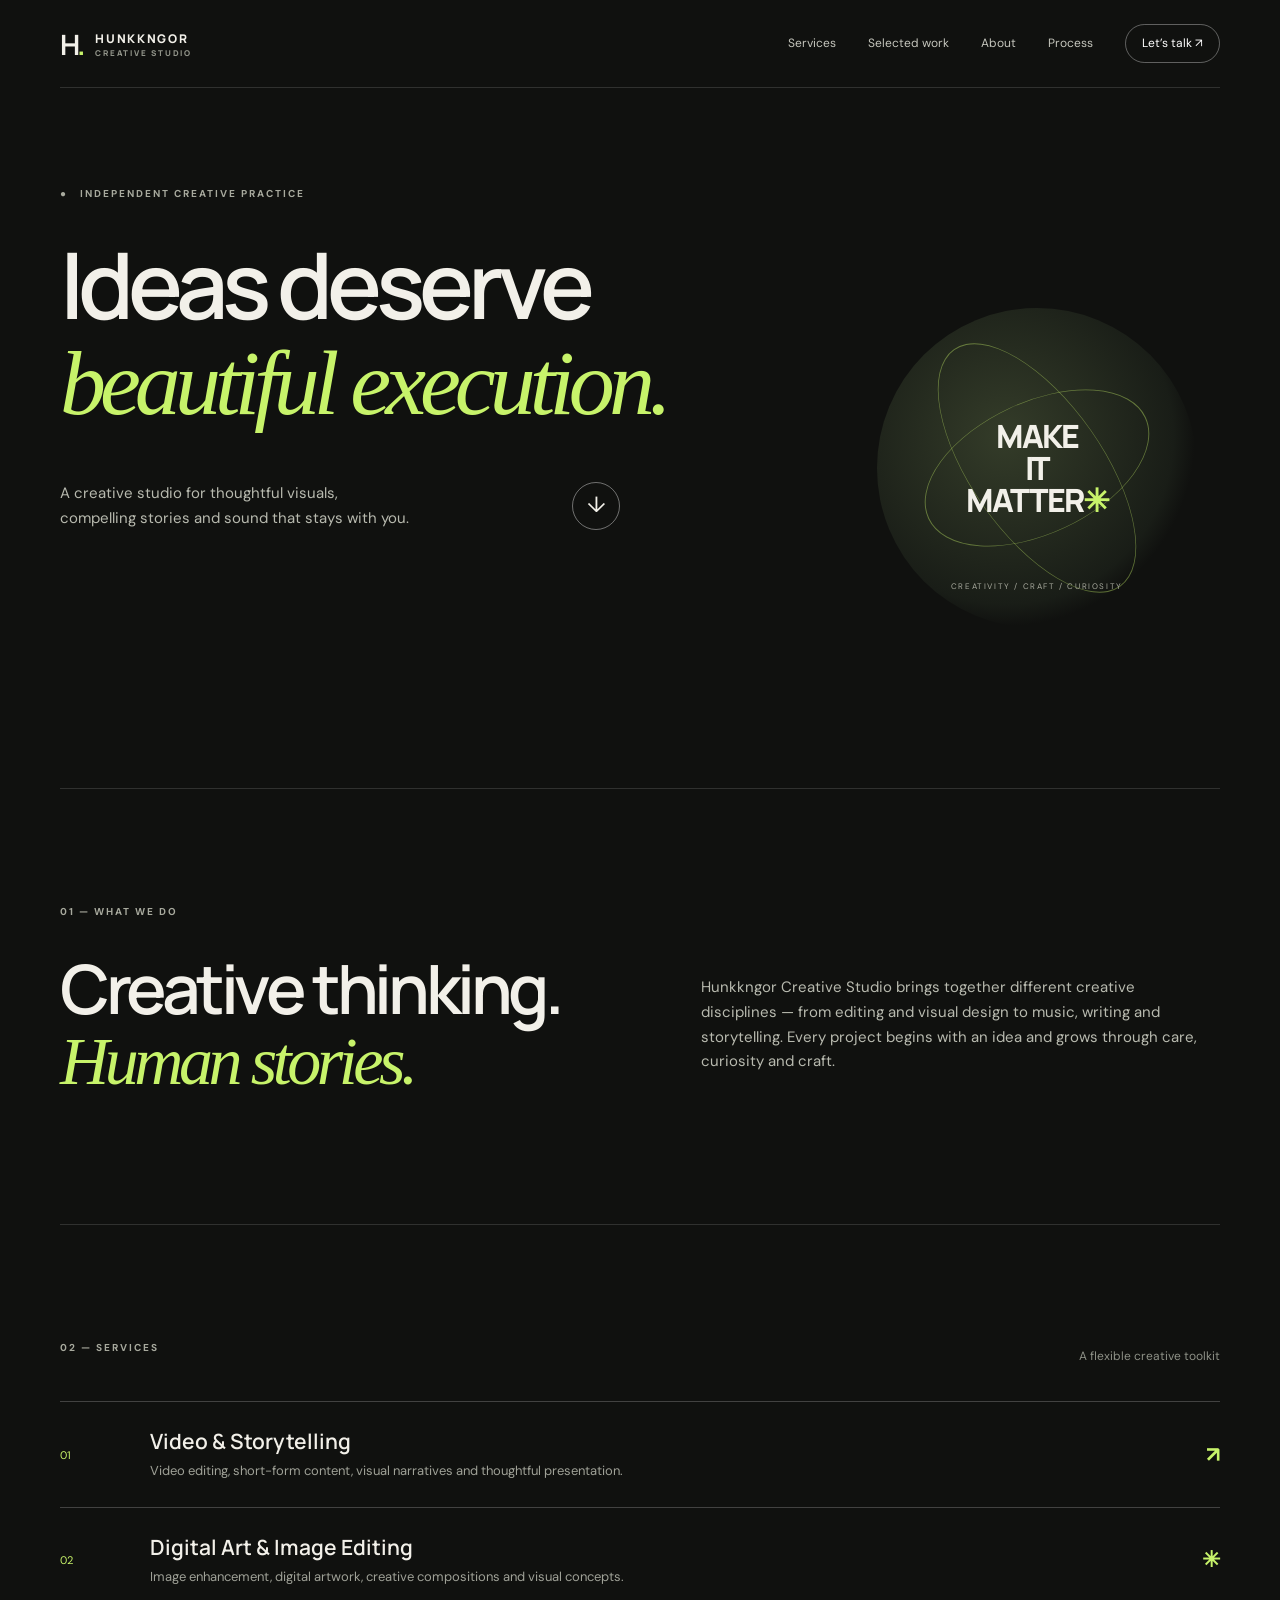
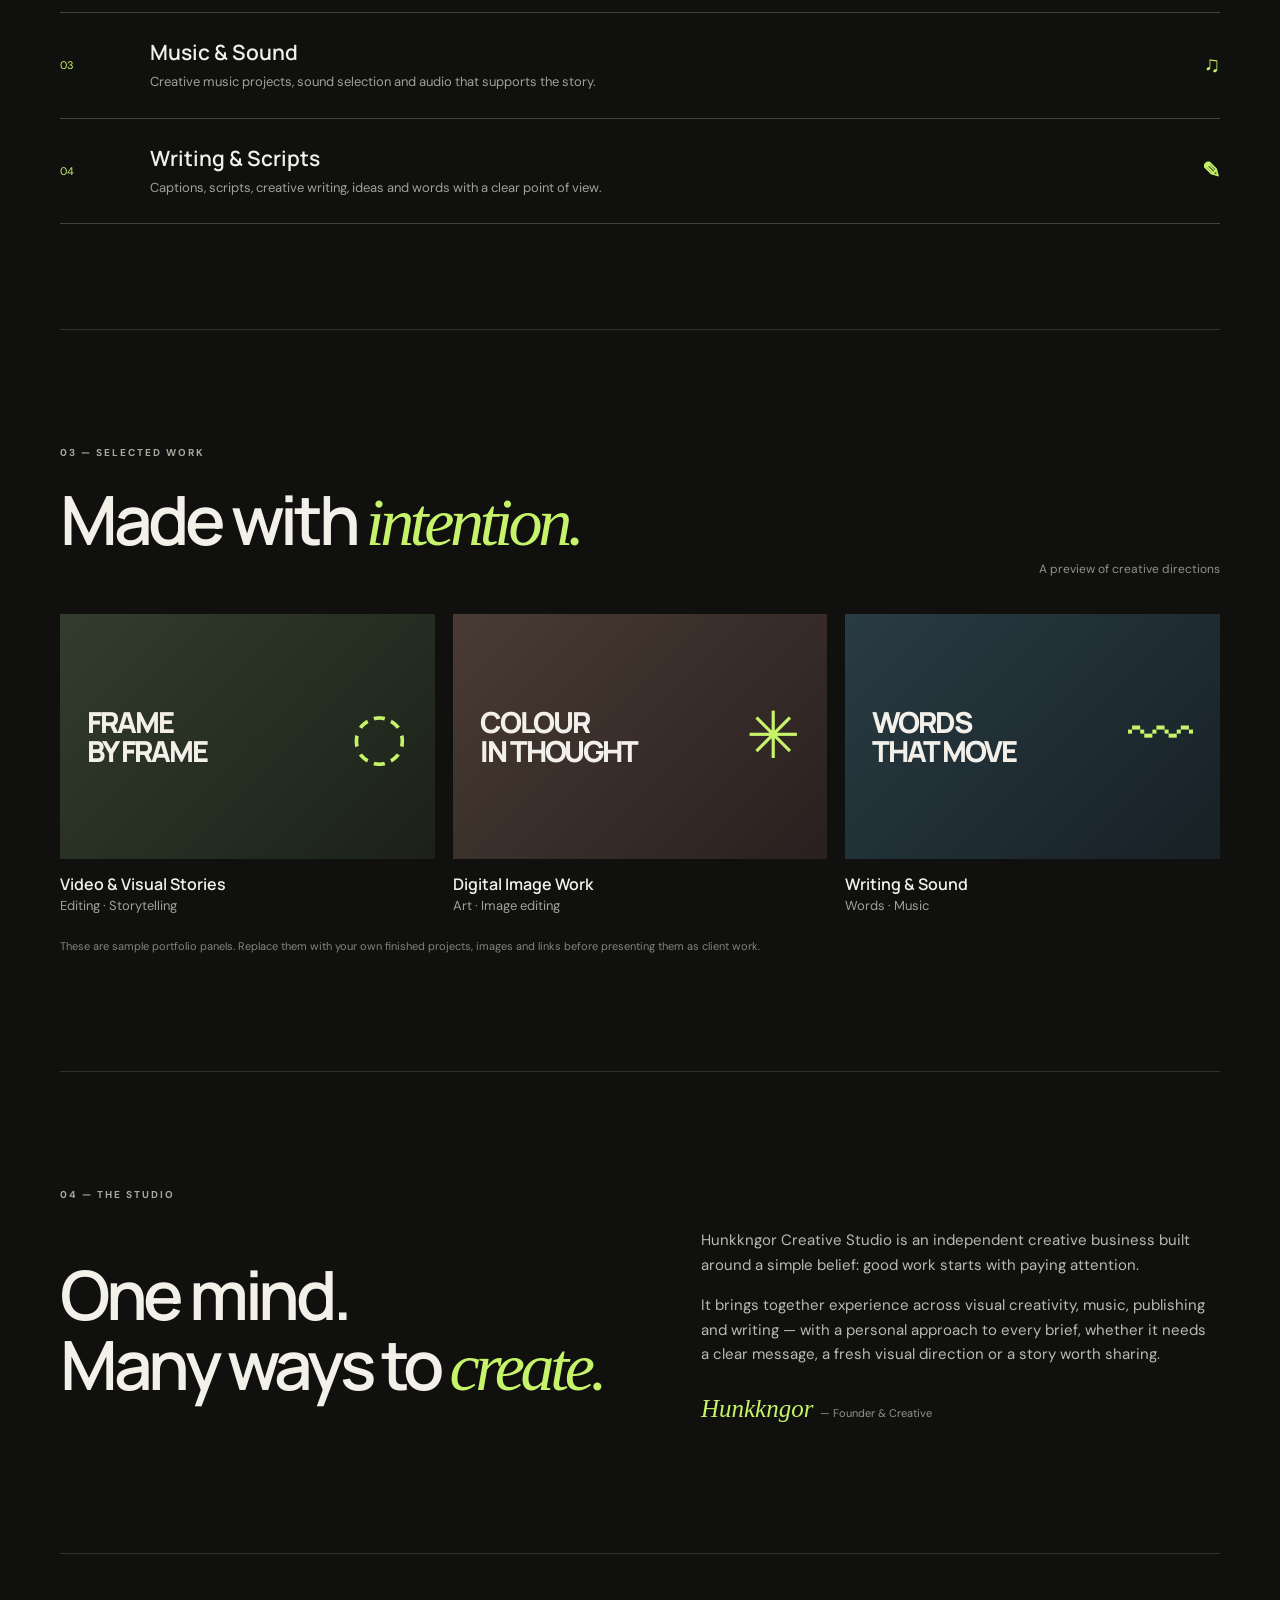
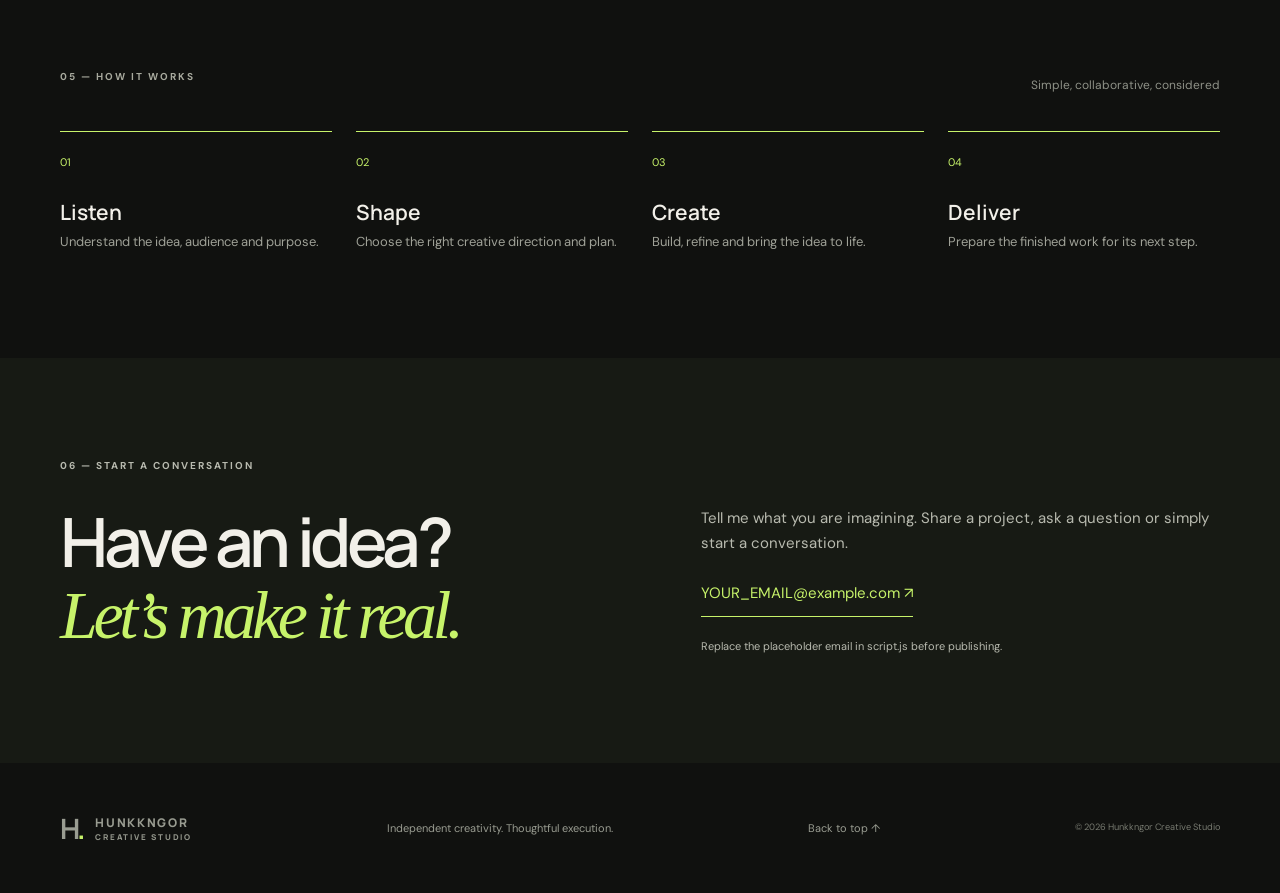
==== index.html @ d6ffebe2 "Add files via upload" ====
<!doctype html>
<html lang="en">
<head>
  <meta charset="utf-8">
  <meta name="viewport" content="width=device-width, initial-scale=1">
  <meta name="description" content="Hunkkngor Creative Studio — thoughtful visuals, compelling stories and sound.">
  <meta name="theme-color" content="#10110f">
  <title>Hunkkngor Creative Studio</title>
  <link rel="preconnect" href="https://fonts.googleapis.com">
  <link rel="preconnect" href="https://fonts.gstatic.com" crossorigin>
  <link href="https://fonts.googleapis.com/css2?family=DM+Sans:wght@400;500;600;700&family=Manrope:wght@400;500;600;700;800&display=swap" rel="stylesheet">
  <link rel="stylesheet" href="styles.css">
</head>
<body>
<header class="header">
  <a class="brand" href="#home"><b>H<span>.</span></b><span>HUNKKNGOR<small>CREATIVE STUDIO</small></span></a>
  <button class="menu-toggle" aria-expanded="false" aria-label="Open menu">☰</button>
  <nav class="nav">
    <a href="#services">Services</a><a href="#work">Selected work</a><a href="#about">About</a><a href="#process">Process</a><a class="nav-cta" href="#contact">Let’s talk ↗</a>
  </nav>
</header>
<main>
<section class="hero wrap" id="home">
  <p class="eyebrow">● &nbsp; INDEPENDENT CREATIVE PRACTICE</p>
  <h1>Ideas deserve<br><em>beautiful execution.</em></h1>
  <div class="hero-bottom"><p>A creative studio for thoughtful visuals, compelling stories and sound that stays with you.</p><a class="circle-link" href="#services">↓</a></div>
  <div class="orb"><div class="ring ring-a"></div><div class="ring ring-b"></div><strong>MAKE<br>IT<br>MATTER<span>✳</span></strong><small>CREATIVITY / CRAFT / CURIOSITY</small></div>
</section>
<section class="section wrap" id="intro"><p class="eyebrow">01 — WHAT WE DO</p><div class="two-col"><h2>Creative thinking.<br><em>Human stories.</em></h2><p>Hunkkngor Creative Studio brings together different creative disciplines — from editing and visual design to music, writing and storytelling. Every project begins with an idea and grows through care, curiosity and craft.</p></div></section>
<section class="section wrap" id="services">
  <div class="section-head"><p class="eyebrow">02 — SERVICES</p><span>A flexible creative toolkit</span></div>
  <div class="service"><i>01</i><div><h3>Video &amp; Storytelling</h3><p>Video editing, short-form content, visual narratives and thoughtful presentation.</p></div><b>↗</b></div>
  <div class="service"><i>02</i><div><h3>Digital Art &amp; Image Editing</h3><p>Image enhancement, digital artwork, creative compositions and visual concepts.</p></div><b>✳</b></div>
  <div class="service"><i>03</i><div><h3>Music &amp; Sound</h3><p>Creative music projects, sound selection and audio that supports the story.</p></div><b>♫</b></div>
  <div class="service"><i>04</i><div><h3>Writing &amp; Scripts</h3><p>Captions, scripts, creative writing, ideas and words with a clear point of view.</p></div><b>✎</b></div>
</section>
<section class="section wrap" id="work">
  <div class="section-head"><div><p class="eyebrow">03 — SELECTED WORK</p><h2>Made with <em>intention.</em></h2></div><span>A preview of creative directions</span></div>
  <div class="work-grid">
    <article><div class="work-art art-one"><strong>FRAME<br>BY FRAME</strong><i>◌</i></div><h3>Video &amp; Visual Stories</h3><p>Editing · Storytelling</p></article>
    <article><div class="work-art art-two"><strong>COLOUR<br>IN THOUGHT</strong><i>✳</i></div><h3>Digital Image Work</h3><p>Art · Image editing</p></article>
    <article><div class="work-art art-three"><strong>WORDS<br>THAT MOVE</strong><i>〰</i></div><h3>Writing &amp; Sound</h3><p>Words · Music</p></article>
  </div>
  <p class="note">These are sample portfolio panels. Replace them with your own finished projects, images and links before presenting them as client work.</p>
</section>
<section class="section wrap" id="about"><p class="eyebrow">04 — THE STUDIO</p><div class="two-col"><h2>One mind.<br>Many ways to <em>create.</em></h2><div><p>Hunkkngor Creative Studio is an independent creative business built around a simple belief: good work starts with paying attention.</p><p>It brings together experience across visual creativity, music, publishing and writing — with a personal approach to every brief, whether it needs a clear message, a fresh visual direction or a story worth sharing.</p><p class="signature">Hunkkngor <small>— Founder &amp; Creative</small></p></div></div></section>
<section class="section wrap" id="process"><div class="section-head"><p class="eyebrow">05 — HOW IT WORKS</p><span>Simple, collaborative, considered</span></div><div class="steps"><div><i>01</i><h3>Listen</h3><p>Understand the idea, audience and purpose.</p></div><div><i>02</i><h3>Shape</h3><p>Choose the right creative direction and plan.</p></div><div><i>03</i><h3>Create</h3><p>Build, refine and bring the idea to life.</p></div><div><i>04</i><h3>Deliver</h3><p>Prepare the finished work for its next step.</p></div></div></section>
<section class="contact" id="contact"><div class="wrap"><p class="eyebrow">06 — START A CONVERSATION</p><div class="two-col"><h2>Have an idea?<br><em>Let’s make it real.</em></h2><div><p>Tell me what you are imagining. Share a project, ask a question or simply start a conversation.</p><a id="email-link" class="email" href="mailto:YOUR_EMAIL@example.com">YOUR_EMAIL@example.com ↗</a><p class="note">Replace the placeholder email in script.js before publishing.</p></div></div></div></section>
</main>
<footer class="footer wrap"><a class="brand" href="#home"><b>H<span>.</span></b><span>HUNKKNGOR<small>CREATIVE STUDIO</small></span></a><p>Independent creativity. Thoughtful execution.</p><a href="#home">Back to top ↑</a><small>© <span id="year"></span> Hunkkngor Creative Studio</small></footer>
<script src="script.js"></script>
</body>
</html>
---- styles.css ----
*{box-sizing:border-box}html{scroll-behavior:smooth}body{margin:0;background:#10110f;color:#f2f0e9;font:15px/1.65 "DM Sans",sans-serif}a{color:inherit;text-decoration:none}.wrap,.header{width:min(1160px,calc(100% - 48px));margin:auto}.header{height:88px;display:flex;align-items:center;justify-content:space-between;border-bottom:1px solid #ffffff22}.brand{display:flex;align-items:center;gap:12px;font:800 12px Manrope,sans-serif;letter-spacing:.14em}.brand b{font-size:28px;letter-spacing:-.1em}.brand b span{color:#c7f36a}.brand small{display:block;color:#92958a;font-size:8px;letter-spacing:.22em}.nav{display:flex;align-items:center;gap:32px;font-size:12px;color:#c5c6bd}.nav a:hover,.footer a:hover{color:#c7f36a}.nav-cta{border:1px solid #ffffff55;border-radius:30px;padding:9px 16px;color:white}.menu-toggle{display:none;background:none;border:0;color:white;font-size:24px}.eyebrow{font-size:10px;letter-spacing:.2em;font-weight:700;color:#a8aa9e}.hero{padding-top:88px;min-height:700px;position:relative}.hero h1,h2{font:600 clamp(46px,7.8vw,92px)/1.04 Manrope,sans-serif;letter-spacing:-.065em;margin:34px 0}.hero h1 em,h2 em{font-family:Georgia,serif;font-weight:400;color:#c7f36a}.hero-bottom{display:flex;align-items:center;justify-content:space-between;max-width:560px}.hero-bottom p{max-width:350px;color:#b8baaf}.circle-link{width:48px;height:48px;border:1px solid #ffffff66;border-radius:50%;display:grid;place-items:center;font-size:22px}.orb{position:absolute;right:2%;top:220px;width:320px;height:320px;border-radius:50%;display:grid;place-items:center;background:radial-gradient(circle at 40% 40%,#343c29,#191d17 62%,#10110f 70%);overflow:hidden}.ring{position:absolute;border:1px solid #c7f36a66;border-radius:50%;width:240px;height:240px;transform:rotate(-25deg) scaleY(.55)}.ring-b{width:290px;transform:rotate(55deg) scaleY(.55)}.orb strong{font:800 32px/1 Manrope;letter-spacing:-.07em;text-align:center;z-index:1}.orb strong span{color:#c7f36a}.orb small{position:absolute;bottom:35px;font-size:8px;letter-spacing:.2em;color:#a8aa9e}.section{padding:105px 0;border-top:1px solid #ffffff22}.two-col{display:grid;grid-template-columns:1.1fr 1fr;gap:70px;align-items:center}.two-col h2,.section-head h2{font-size:clamp(40px,6vw,68px);margin:22px 0}.two-col>p,.two-col div p,.contact p{max-width:510px;color:#b8baaf}.section-head{display:flex;justify-content:space-between;align-items:end;margin-bottom:35px}.section-head>span{font-size:12px;color:#8e9187}.service{display:grid;grid-template-columns:70px 1fr 40px;gap:20px;align-items:center;padding:25px 0;border-top:1px solid #ffffff35}.service:last-child{border-bottom:1px solid #ffffff35}.service i,.steps i{font-style:normal;color:#c7f36a;font-size:11px}.service h3,.steps h3{font:600 21px Manrope;margin:0 0 5px}.service p,.steps p,.work-grid article>p{font-size:13px;color:#9fa197;margin:0}.service>b{font-size:22px;color:#c7f36a;text-align:right}.work-grid{display:grid;grid-template-columns:repeat(3,1fr);gap:18px}.work-art{height:245px;padding:27px;display:flex;align-items:center;justify-content:space-between;overflow:hidden}.work-art strong{font:800 29px/1 Manrope;letter-spacing:-.07em}.work-art i{font-size:65px;font-style:normal;color:#c7f36a}.art-one{background:linear-gradient(135deg,#333c2c,#1b2119)}.art-two{background:linear-gradient(135deg,#493b34,#29201f)}.art-three{background:linear-gradient(135deg,#293b43,#172126)}.work-grid h3{font:600 16px Manrope;margin:14px 0 0}.note{font-size:11px;color:#81857a;margin-top:20px}.signature{font:italic 25px Georgia;color:#c7f36a!important;margin-top:28px}.signature small{font:11px "DM Sans";color:#92958a}.steps{display:grid;grid-template-columns:repeat(4,1fr);gap:24px}.steps>div{border-top:1px solid #c7f36a;padding-top:17px}.steps h3{margin-top:25px}.contact{background:#171a14;padding:90px 0}.email{display:inline-block;color:#c7f36a;border-bottom:1px solid #c7f36a;padding:10px 0}.footer{min-height:130px;display:flex;align-items:center;justify-content:space-between;gap:20px;color:#999c91;font-size:11px}.footer p{margin:0}.footer>small{color:#777a70}@media(max-width:760px){.wrap,.header{width:calc(100% - 36px)}.header{height:72px}.menu-toggle{display:block}.nav{display:none;position:absolute;z-index:5;top:72px;left:0;right:0;background:#171a14;padding:22px 24px;flex-direction:column;align-items:stretch;gap:20px}.nav.open{display:flex}.nav-cta{text-align:center}.hero{padding-top:65px;min-height:760px}.hero h1{font-size:clamp(45px,12vw,70px)}.orb{width:260px;height:260px;top:430px;right:calc(50% - 130px)}.orb strong{font-size:27px}.section{padding:72px 0}.two-col{grid-template-columns:1fr;gap:16px}.section-head{align-items:start;flex-direction:column;gap:10px}.work-grid{grid-template-columns:1fr}.work-art{height:215px}.steps{grid-template-columns:1fr 1fr;row-gap:32px}.service{grid-template-columns:35px 1fr 25px;gap:12px}.service h3{font-size:18px}.footer{padding:28px 0;align-items:flex-start;flex-direction:column;gap:12px}}@media(prefers-reduced-motion:reduce){html{scroll-behavior:auto}}
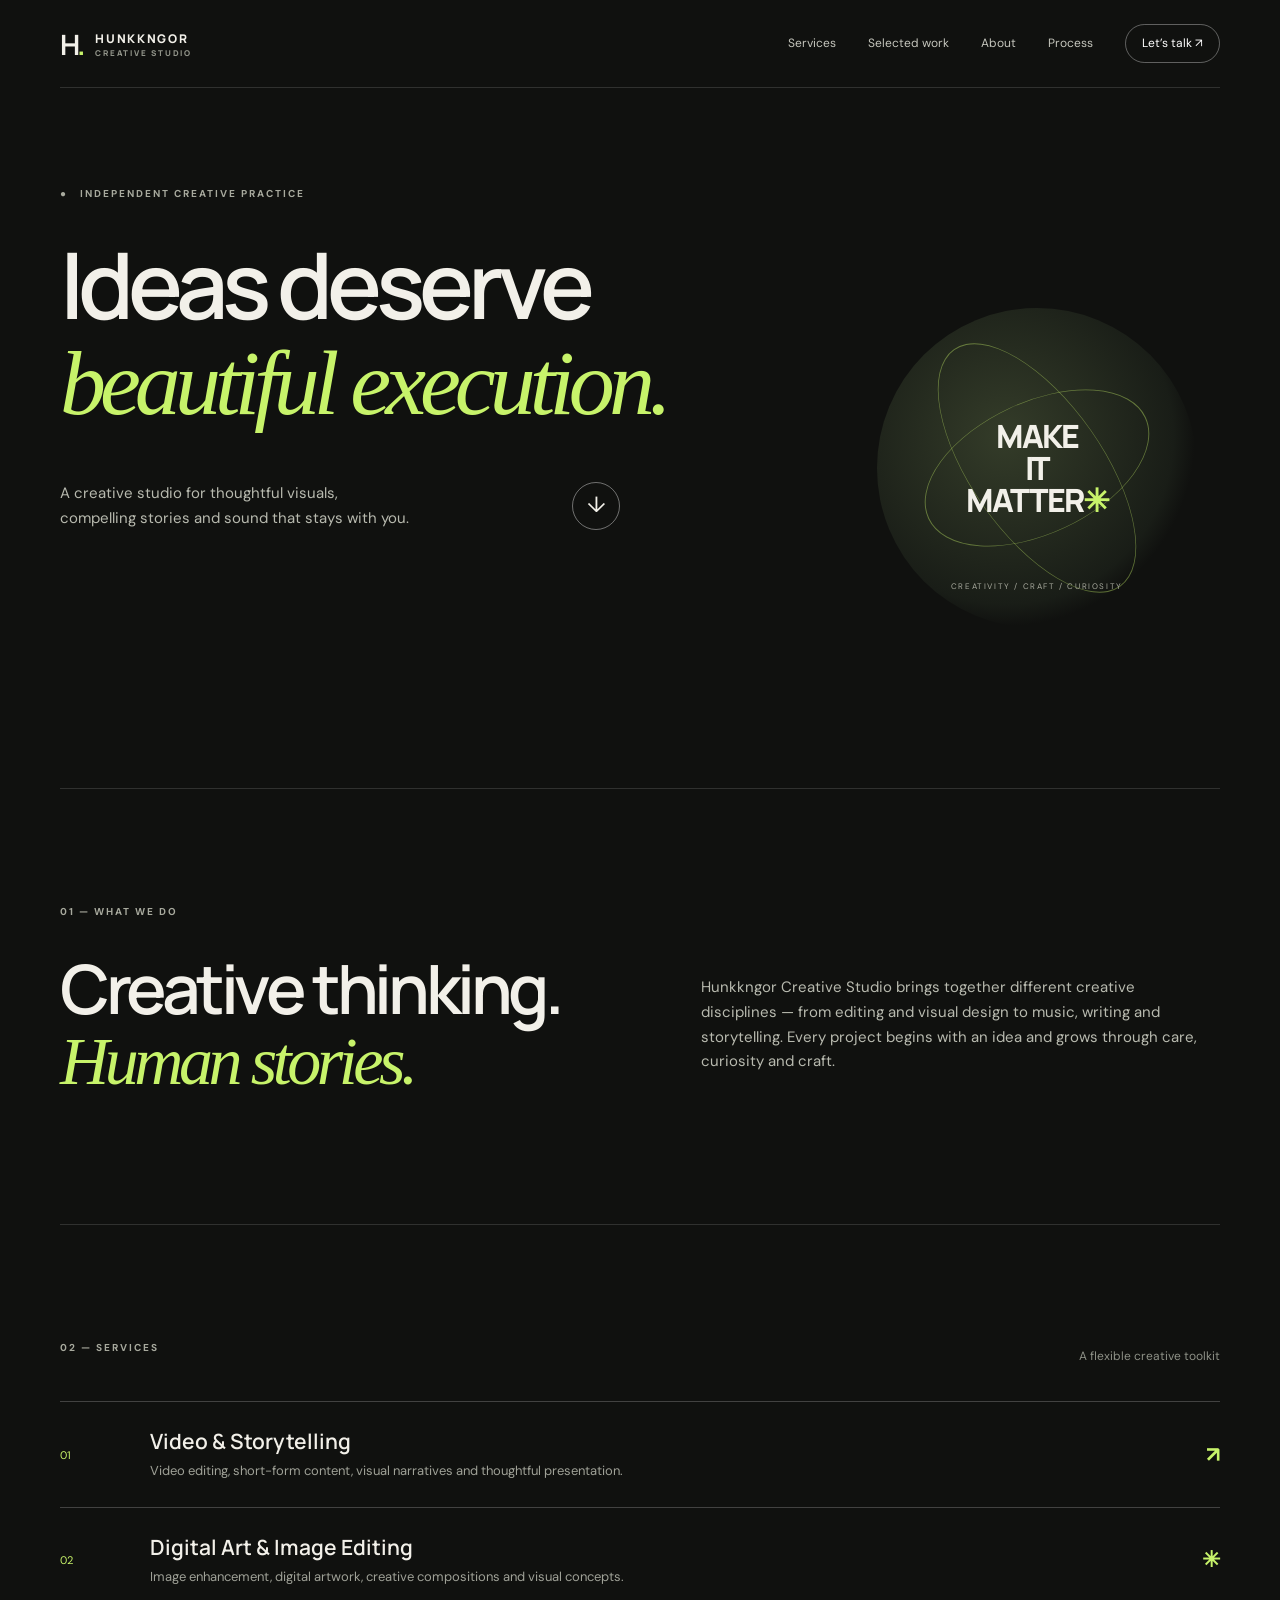
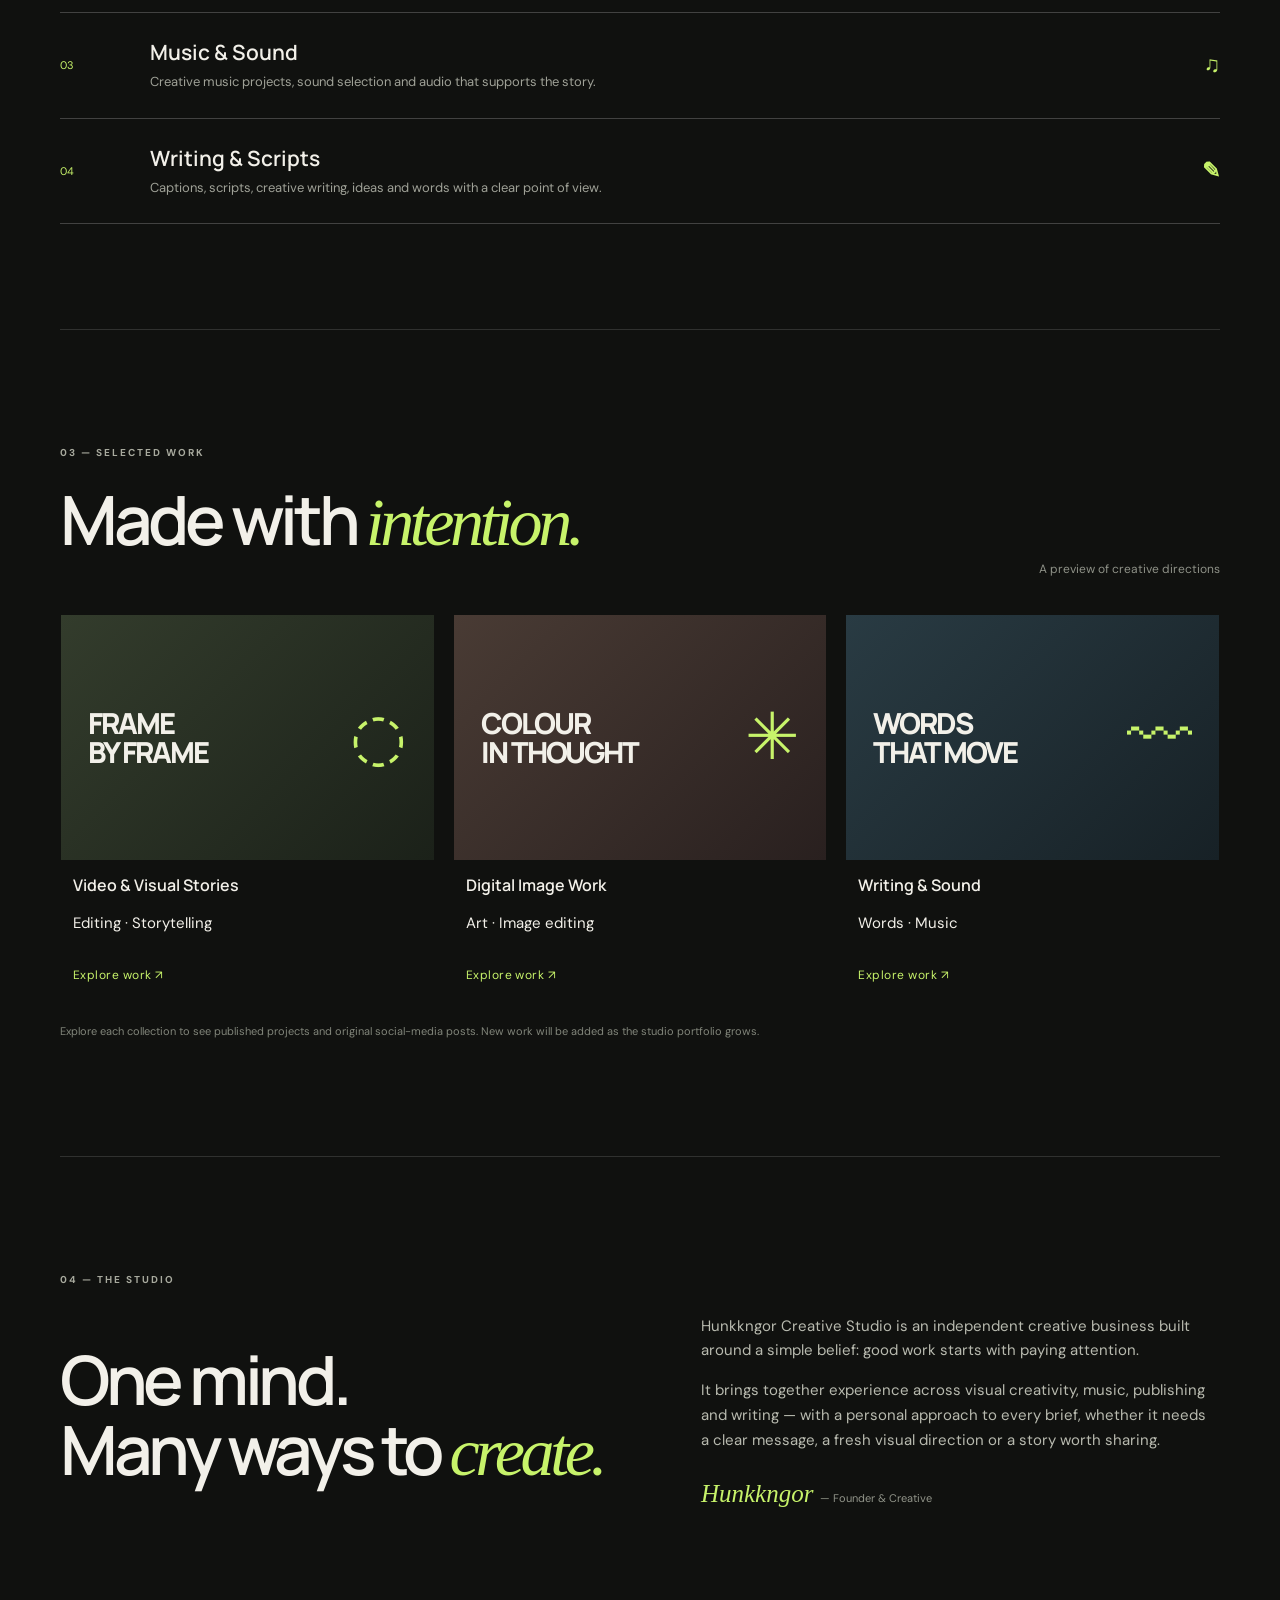
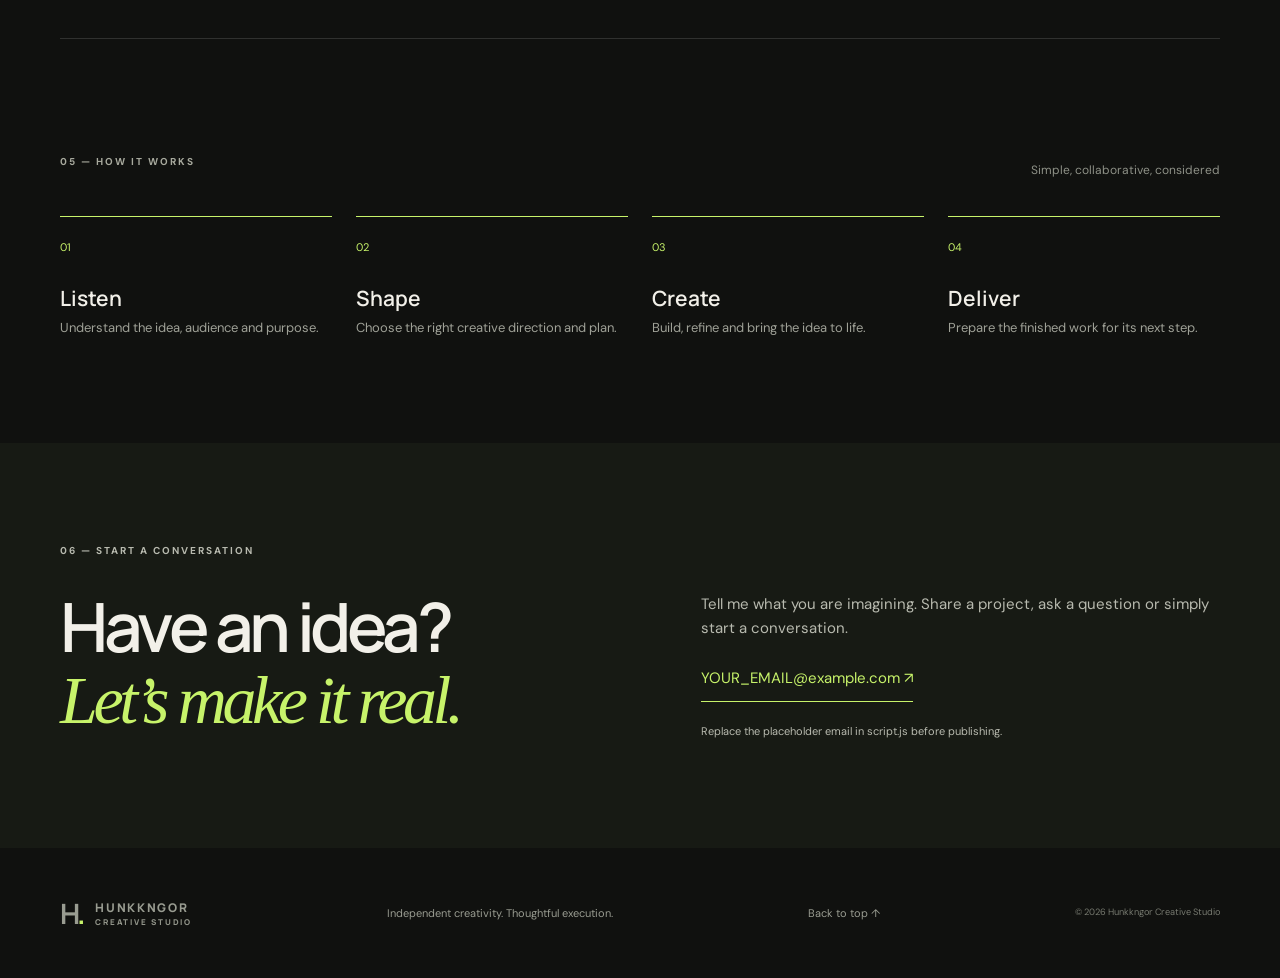
==== commit 1dcf5b08: "Add files via upload" ====
--- a/index.html
+++ b/index.html
@@ -37,11 +37,11 @@
 <section class="section wrap" id="work">
   <div class="section-head"><div><p class="eyebrow">03 — SELECTED WORK</p><h2>Made with <em>intention.</em></h2></div><span>A preview of creative directions</span></div>
   <div class="work-grid">
-    <article><div class="work-art art-one"><strong>FRAME<br>BY FRAME</strong><i>◌</i></div><h3>Video &amp; Visual Stories</h3><p>Editing · Storytelling</p></article>
-    <article><div class="work-art art-two"><strong>COLOUR<br>IN THOUGHT</strong><i>✳</i></div><h3>Digital Image Work</h3><p>Art · Image editing</p></article>
-    <article><div class="work-art art-three"><strong>WORDS<br>THAT MOVE</strong><i>〰</i></div><h3>Writing &amp; Sound</h3><p>Words · Music</p></article>
+    <a class="work-card" href="portfolio/frame-by-frame.html" aria-label="Explore Frame by Frame"><div class="work-art art-one"><strong>FRAME<br>BY FRAME</strong><i>◌</i></div><h3>Video &amp; Visual Stories</h3><p>Editing · Storytelling</p><span class="card-link">Explore work ↗</span></a>
+    <a class="work-card" href="portfolio/colour-in-thought.html" aria-label="Explore Colour in Thought"><div class="work-art art-two"><strong>COLOUR<br>IN THOUGHT</strong><i>✳</i></div><h3>Digital Image Work</h3><p>Art · Image editing</p><span class="card-link">Explore work ↗</span></a>
+    <a class="work-card" href="portfolio/words-that-move.html" aria-label="Explore Words That Move"><div class="work-art art-three"><strong>WORDS<br>THAT MOVE</strong><i>〰</i></div><h3>Writing &amp; Sound</h3><p>Words · Music</p><span class="card-link">Explore work ↗</span></a>
   </div>
-  <p class="note">These are sample portfolio panels. Replace them with your own finished projects, images and links before presenting them as client work.</p>
+  <p class="note">Explore each collection to see published projects and original social-media posts. New work will be added as the studio portfolio grows.</p>
 </section>
 <section class="section wrap" id="about"><p class="eyebrow">04 — THE STUDIO</p><div class="two-col"><h2>One mind.<br>Many ways to <em>create.</em></h2><div><p>Hunkkngor Creative Studio is an independent creative business built around a simple belief: good work starts with paying attention.</p><p>It brings together experience across visual creativity, music, publishing and writing — with a personal approach to every brief, whether it needs a clear message, a fresh visual direction or a story worth sharing.</p><p class="signature">Hunkkngor <small>— Founder &amp; Creative</small></p></div></div></section>
 <section class="section wrap" id="process"><div class="section-head"><p class="eyebrow">05 — HOW IT WORKS</p><span>Simple, collaborative, considered</span></div><div class="steps"><div><i>01</i><h3>Listen</h3><p>Understand the idea, audience and purpose.</p></div><div><i>02</i><h3>Shape</h3><p>Choose the right creative direction and plan.</p></div><div><i>03</i><h3>Create</h3><p>Build, refine and bring the idea to life.</p></div><div><i>04</i><h3>Deliver</h3><p>Prepare the finished work for its next step.</p></div></div></section>
--- a/styles.css
+++ b/styles.css
@@ -1 +1,3 @@
-*{box-sizing:border-box}html{scroll-behavior:smooth}body{margin:0;background:#10110f;color:#f2f0e9;font:15px/1.65 "DM Sans",sans-serif}a{color:inherit;text-decoration:none}.wrap,.header{width:min(1160px,calc(100% - 48px));margin:auto}.header{height:88px;display:flex;align-items:center;justify-content:space-between;border-bottom:1px solid #ffffff22}.brand{display:flex;align-items:center;gap:12px;font:800 12px Manrope,sans-serif;letter-spacing:.14em}.brand b{font-size:28px;letter-spacing:-.1em}.brand b span{color:#c7f36a}.brand small{display:block;color:#92958a;font-size:8px;letter-spacing:.22em}.nav{display:flex;align-items:center;gap:32px;font-size:12px;color:#c5c6bd}.nav a:hover,.footer a:hover{color:#c7f36a}.nav-cta{border:1px solid #ffffff55;border-radius:30px;padding:9px 16px;color:white}.menu-toggle{display:none;background:none;border:0;color:white;font-size:24px}.eyebrow{font-size:10px;letter-spacing:.2em;font-weight:700;color:#a8aa9e}.hero{padding-top:88px;min-height:700px;position:relative}.hero h1,h2{font:600 clamp(46px,7.8vw,92px)/1.04 Manrope,sans-serif;letter-spacing:-.065em;margin:34px 0}.hero h1 em,h2 em{font-family:Georgia,serif;font-weight:400;color:#c7f36a}.hero-bottom{display:flex;align-items:center;justify-content:space-between;max-width:560px}.hero-bottom p{max-width:350px;color:#b8baaf}.circle-link{width:48px;height:48px;border:1px solid #ffffff66;border-radius:50%;display:grid;place-items:center;font-size:22px}.orb{position:absolute;right:2%;top:220px;width:320px;height:320px;border-radius:50%;display:grid;place-items:center;background:radial-gradient(circle at 40% 40%,#343c29,#191d17 62%,#10110f 70%);overflow:hidden}.ring{position:absolute;border:1px solid #c7f36a66;border-radius:50%;width:240px;height:240px;transform:rotate(-25deg) scaleY(.55)}.ring-b{width:290px;transform:rotate(55deg) scaleY(.55)}.orb strong{font:800 32px/1 Manrope;letter-spacing:-.07em;text-align:center;z-index:1}.orb strong span{color:#c7f36a}.orb small{position:absolute;bottom:35px;font-size:8px;letter-spacing:.2em;color:#a8aa9e}.section{padding:105px 0;border-top:1px solid #ffffff22}.two-col{display:grid;grid-template-columns:1.1fr 1fr;gap:70px;align-items:center}.two-col h2,.section-head h2{font-size:clamp(40px,6vw,68px);margin:22px 0}.two-col>p,.two-col div p,.contact p{max-width:510px;color:#b8baaf}.section-head{display:flex;justify-content:space-between;align-items:end;margin-bottom:35px}.section-head>span{font-size:12px;color:#8e9187}.service{display:grid;grid-template-columns:70px 1fr 40px;gap:20px;align-items:center;padding:25px 0;border-top:1px solid #ffffff35}.service:last-child{border-bottom:1px solid #ffffff35}.service i,.steps i{font-style:normal;color:#c7f36a;font-size:11px}.service h3,.steps h3{font:600 21px Manrope;margin:0 0 5px}.service p,.steps p,.work-grid article>p{font-size:13px;color:#9fa197;margin:0}.service>b{font-size:22px;color:#c7f36a;text-align:right}.work-grid{display:grid;grid-template-columns:repeat(3,1fr);gap:18px}.work-art{height:245px;padding:27px;display:flex;align-items:center;justify-content:space-between;overflow:hidden}.work-art strong{font:800 29px/1 Manrope;letter-spacing:-.07em}.work-art i{font-size:65px;font-style:normal;color:#c7f36a}.art-one{background:linear-gradient(135deg,#333c2c,#1b2119)}.art-two{background:linear-gradient(135deg,#493b34,#29201f)}.art-three{background:linear-gradient(135deg,#293b43,#172126)}.work-grid h3{font:600 16px Manrope;margin:14px 0 0}.note{font-size:11px;color:#81857a;margin-top:20px}.signature{font:italic 25px Georgia;color:#c7f36a!important;margin-top:28px}.signature small{font:11px "DM Sans";color:#92958a}.steps{display:grid;grid-template-columns:repeat(4,1fr);gap:24px}.steps>div{border-top:1px solid #c7f36a;padding-top:17px}.steps h3{margin-top:25px}.contact{background:#171a14;padding:90px 0}.email{display:inline-block;color:#c7f36a;border-bottom:1px solid #c7f36a;padding:10px 0}.footer{min-height:130px;display:flex;align-items:center;justify-content:space-between;gap:20px;color:#999c91;font-size:11px}.footer p{margin:0}.footer>small{color:#777a70}@media(max-width:760px){.wrap,.header{width:calc(100% - 36px)}.header{height:72px}.menu-toggle{display:block}.nav{display:none;position:absolute;z-index:5;top:72px;left:0;right:0;background:#171a14;padding:22px 24px;flex-direction:column;align-items:stretch;gap:20px}.nav.open{display:flex}.nav-cta{text-align:center}.hero{padding-top:65px;min-height:760px}.hero h1{font-size:clamp(45px,12vw,70px)}.orb{width:260px;height:260px;top:430px;right:calc(50% - 130px)}.orb strong{font-size:27px}.section{padding:72px 0}.two-col{grid-template-columns:1fr;gap:16px}.section-head{align-items:start;flex-direction:column;gap:10px}.work-grid{grid-template-columns:1fr}.work-art{height:215px}.steps{grid-template-columns:1fr 1fr;row-gap:32px}.service{grid-template-columns:35px 1fr 25px;gap:12px}.service h3{font-size:18px}.footer{padding:28px 0;align-items:flex-start;flex-direction:column;gap:12px}}@media(prefers-reduced-motion:reduce){html{scroll-behavior:auto}}+*{box-sizing:border-box}html{scroll-behavior:smooth}body{margin:0;background:#10110f;color:#f2f0e9;font:15px/1.65 "DM Sans",sans-serif}a{color:inherit;text-decoration:none}.wrap,.header{width:min(1160px,calc(100% - 48px));margin:auto}.header{height:88px;display:flex;align-items:center;justify-content:space-between;border-bottom:1px solid #ffffff22}.brand{display:flex;align-items:center;gap:12px;font:800 12px Manrope,sans-serif;letter-spacing:.14em}.brand b{font-size:28px;letter-spacing:-.1em}.brand b span{color:#c7f36a}.brand small{display:block;color:#92958a;font-size:8px;letter-spacing:.22em}.nav{display:flex;align-items:center;gap:32px;font-size:12px;color:#c5c6bd}.nav a:hover,.footer a:hover{color:#c7f36a}.nav-cta{border:1px solid #ffffff55;border-radius:30px;padding:9px 16px;color:white}.menu-toggle{display:none;background:none;border:0;color:white;font-size:24px}.eyebrow{font-size:10px;letter-spacing:.2em;font-weight:700;color:#a8aa9e}.hero{padding-top:88px;min-height:700px;position:relative}.hero h1,h2{font:600 clamp(46px,7.8vw,92px)/1.04 Manrope,sans-serif;letter-spacing:-.065em;margin:34px 0}.hero h1 em,h2 em{font-family:Georgia,serif;font-weight:400;color:#c7f36a}.hero-bottom{display:flex;align-items:center;justify-content:space-between;max-width:560px}.hero-bottom p{max-width:350px;color:#b8baaf}.circle-link{width:48px;height:48px;border:1px solid #ffffff66;border-radius:50%;display:grid;place-items:center;font-size:22px}.orb{position:absolute;right:2%;top:220px;width:320px;height:320px;border-radius:50%;display:grid;place-items:center;background:radial-gradient(circle at 40% 40%,#343c29,#191d17 62%,#10110f 70%);overflow:hidden}.ring{position:absolute;border:1px solid #c7f36a66;border-radius:50%;width:240px;height:240px;transform:rotate(-25deg) scaleY(.55)}.ring-b{width:290px;transform:rotate(55deg) scaleY(.55)}.orb strong{font:800 32px/1 Manrope;letter-spacing:-.07em;text-align:center;z-index:1}.orb strong span{color:#c7f36a}.orb small{position:absolute;bottom:35px;font-size:8px;letter-spacing:.2em;color:#a8aa9e}.section{padding:105px 0;border-top:1px solid #ffffff22}.two-col{display:grid;grid-template-columns:1.1fr 1fr;gap:70px;align-items:center}.two-col h2,.section-head h2{font-size:clamp(40px,6vw,68px);margin:22px 0}.two-col>p,.two-col div p,.contact p{max-width:510px;color:#b8baaf}.section-head{display:flex;justify-content:space-between;align-items:end;margin-bottom:35px}.section-head>span{font-size:12px;color:#8e9187}.service{display:grid;grid-template-columns:70px 1fr 40px;gap:20px;align-items:center;padding:25px 0;border-top:1px solid #ffffff35}.service:last-child{border-bottom:1px solid #ffffff35}.service i,.steps i{font-style:normal;color:#c7f36a;font-size:11px}.service h3,.steps h3{font:600 21px Manrope;margin:0 0 5px}.service p,.steps p,.work-grid article>p{font-size:13px;color:#9fa197;margin:0}.service>b{font-size:22px;color:#c7f36a;text-align:right}.work-grid{display:grid;grid-template-columns:repeat(3,1fr);gap:18px}.work-art{height:245px;padding:27px;display:flex;align-items:center;justify-content:space-between;overflow:hidden}.work-art strong{font:800 29px/1 Manrope;letter-spacing:-.07em}.work-art i{font-size:65px;font-style:normal;color:#c7f36a}.art-one{background:linear-gradient(135deg,#333c2c,#1b2119)}.art-two{background:linear-gradient(135deg,#493b34,#29201f)}.art-three{background:linear-gradient(135deg,#293b43,#172126)}.work-grid h3{font:600 16px Manrope;margin:14px 0 0}.note{font-size:11px;color:#81857a;margin-top:20px}.signature{font:italic 25px Georgia;color:#c7f36a!important;margin-top:28px}.signature small{font:11px "DM Sans";color:#92958a}.steps{display:grid;grid-template-columns:repeat(4,1fr);gap:24px}.steps>div{border-top:1px solid #c7f36a;padding-top:17px}.steps h3{margin-top:25px}.contact{background:#171a14;padding:90px 0}.email{display:inline-block;color:#c7f36a;border-bottom:1px solid #c7f36a;padding:10px 0}.footer{min-height:130px;display:flex;align-items:center;justify-content:space-between;gap:20px;color:#999c91;font-size:11px}.footer p{margin:0}.footer>small{color:#777a70}@media(max-width:760px){.wrap,.header{width:calc(100% - 36px)}.header{height:72px}.menu-toggle{display:block}.nav{display:none;position:absolute;z-index:5;top:72px;left:0;right:0;background:#171a14;padding:22px 24px;flex-direction:column;align-items:stretch;gap:20px}.nav.open{display:flex}.nav-cta{text-align:center}.hero{padding-top:65px;min-height:760px}.hero h1{font-size:clamp(45px,12vw,70px)}.orb{width:260px;height:260px;top:430px;right:calc(50% - 130px)}.orb strong{font-size:27px}.section{padding:72px 0}.two-col{grid-template-columns:1fr;gap:16px}.section-head{align-items:start;flex-direction:column;gap:10px}.work-grid{grid-template-columns:1fr}.work-art{height:215px}.steps{grid-template-columns:1fr 1fr;row-gap:32px}.service{grid-template-columns:35px 1fr 25px;gap:12px}.service h3{font-size:18px}.footer{padding:28px 0;align-items:flex-start;flex-direction:column;gap:12px}}@media(prefers-reduced-motion:reduce){html{scroll-behavior:auto}}
+/* Portfolio navigation and collection pages */
+.work-card{display:block;border:1px solid transparent;transition:border-color .2s,transform .2s;padding-bottom:14px}.work-card:hover{border-color:#c7f36a55;transform:translateY(-3px)}.work-card h3{padding:0 12px}.work-card>p{padding:0 12px}.card-link{display:inline-block;margin:15px 12px 0;color:#c7f36a;font-size:12px;letter-spacing:.04em}.portfolio-hero{padding:76px 0 55px;border-bottom:1px solid #ffffff22}.portfolio-hero h1{font:600 clamp(42px,7vw,76px)/1.05 Manrope,sans-serif;letter-spacing:-.065em;margin:22px 0}.portfolio-hero h1 em{font-family:Georgia,serif;font-weight:400;color:#c7f36a}.back-link{display:inline-block;color:#c7f36a;font-size:12px;margin-bottom:24px}.portfolio-intro{max-width:650px;color:#b8baaf}.media-grid{display:grid;grid-template-columns:repeat(2,minmax(0,1fr));gap:22px;padding:48px 0 100px}.media-card{background:#171a14;border:1px solid #ffffff20;overflow:hidden}.media-preview{background:#0b0c0a;min-height:190px;display:grid;place-items:center}.media-preview img,.media-preview video,.media-preview iframe{display:block;width:100%;max-height:480px;aspect-ratio:16/9;object-fit:contain;border:0}.media-preview .preview-placeholder{padding:34px;text-align:center;color:#92958a}.media-copy{padding:20px}.media-copy h2{font:600 20px Manrope;letter-spacing:-.03em;margin:0 0 8px}.media-copy p{color:#aeb0a5;font-size:13px;margin:0 0 16px}.original-link{display:inline-block;color:#c7f36a;font-size:12px;border-bottom:1px solid #c7f36a;padding-bottom:4px}.empty-state{grid-column:1/-1;padding:45px 24px;border:1px dashed #ffffff35;text-align:center;color:#aeb0a5}.empty-state strong{display:block;color:#f2f0e9;font:600 21px Manrope;margin-bottom:8px}.portfolio-footer{border-top:1px solid #ffffff22;padding:24px 0 40px;color:#92958a;font-size:12px}.media-tag{font-size:9px;letter-spacing:.16em;color:#c7f36a;text-transform:uppercase;margin-bottom:10px}@media(max-width:760px){.portfolio-hero{padding:48px 0 38px}.media-grid{grid-template-columns:1fr;padding:32px 0 70px}.media-preview{min-height:150px}}
